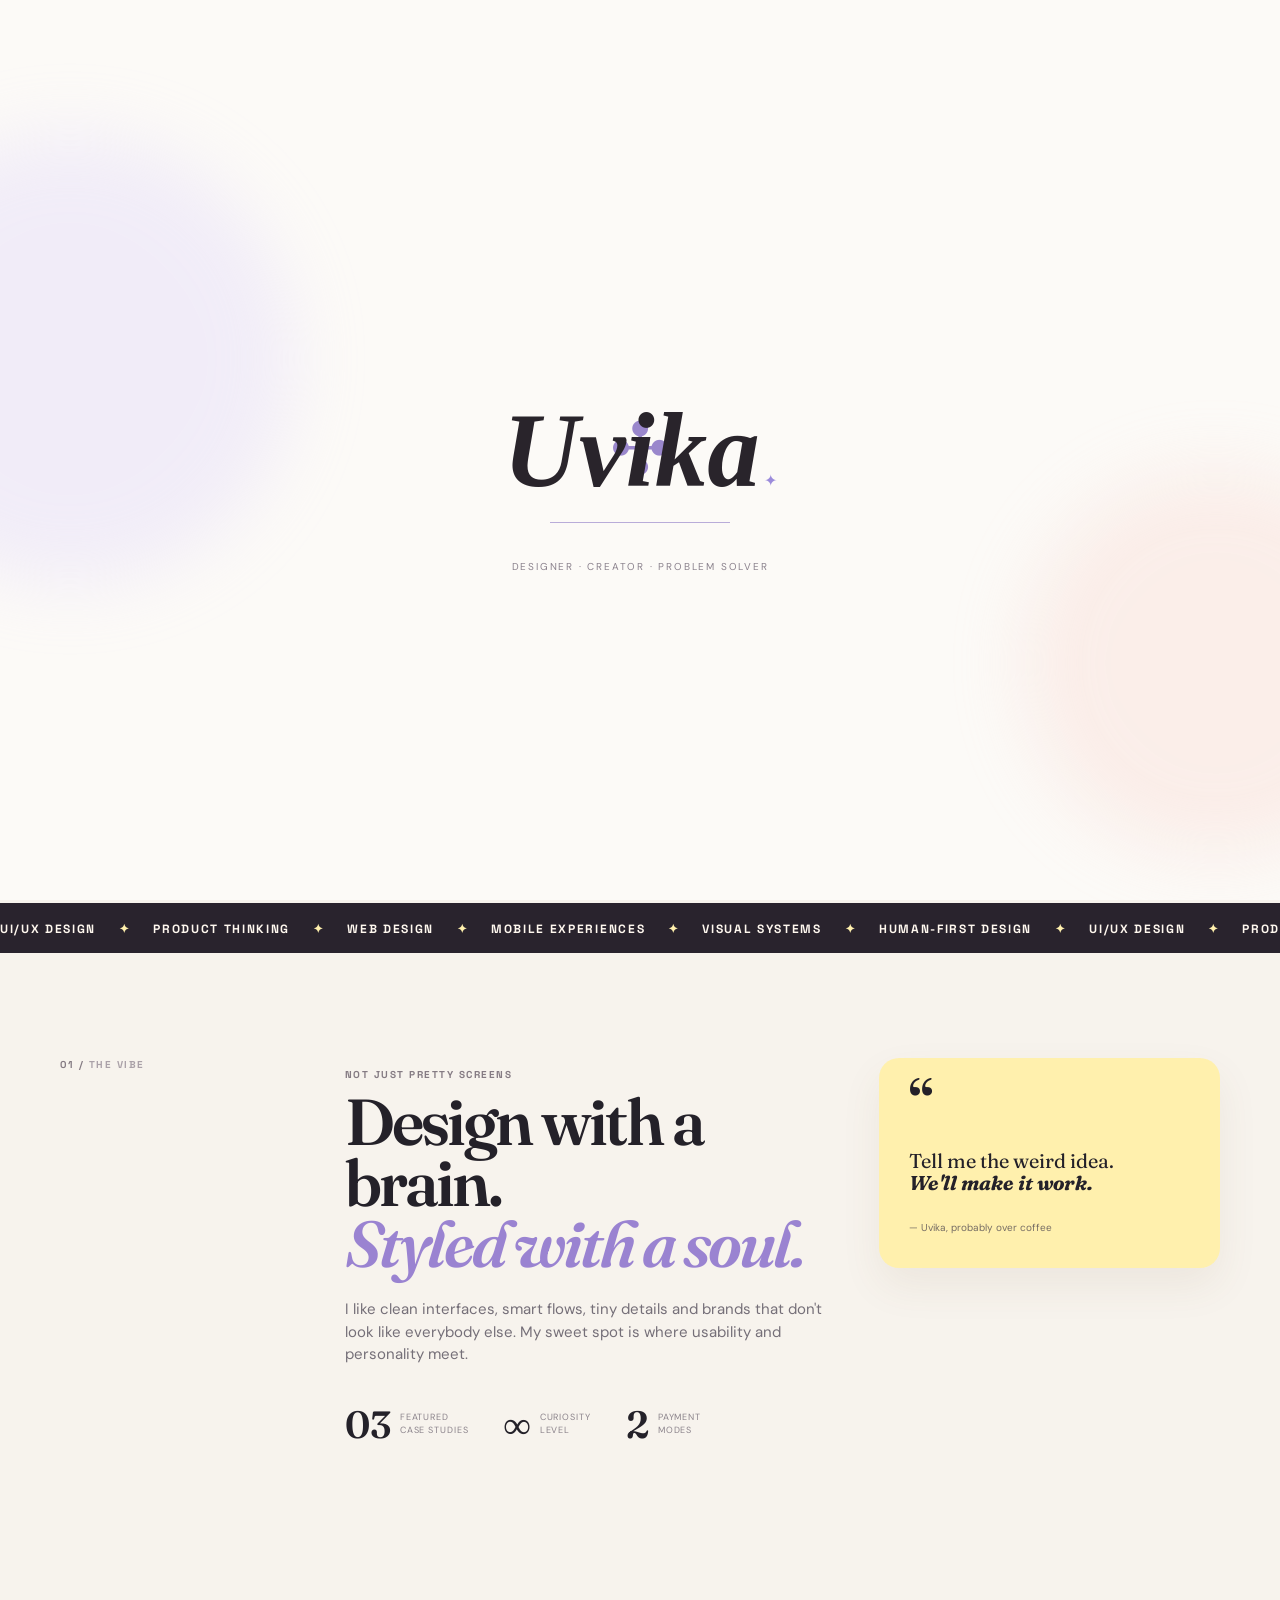
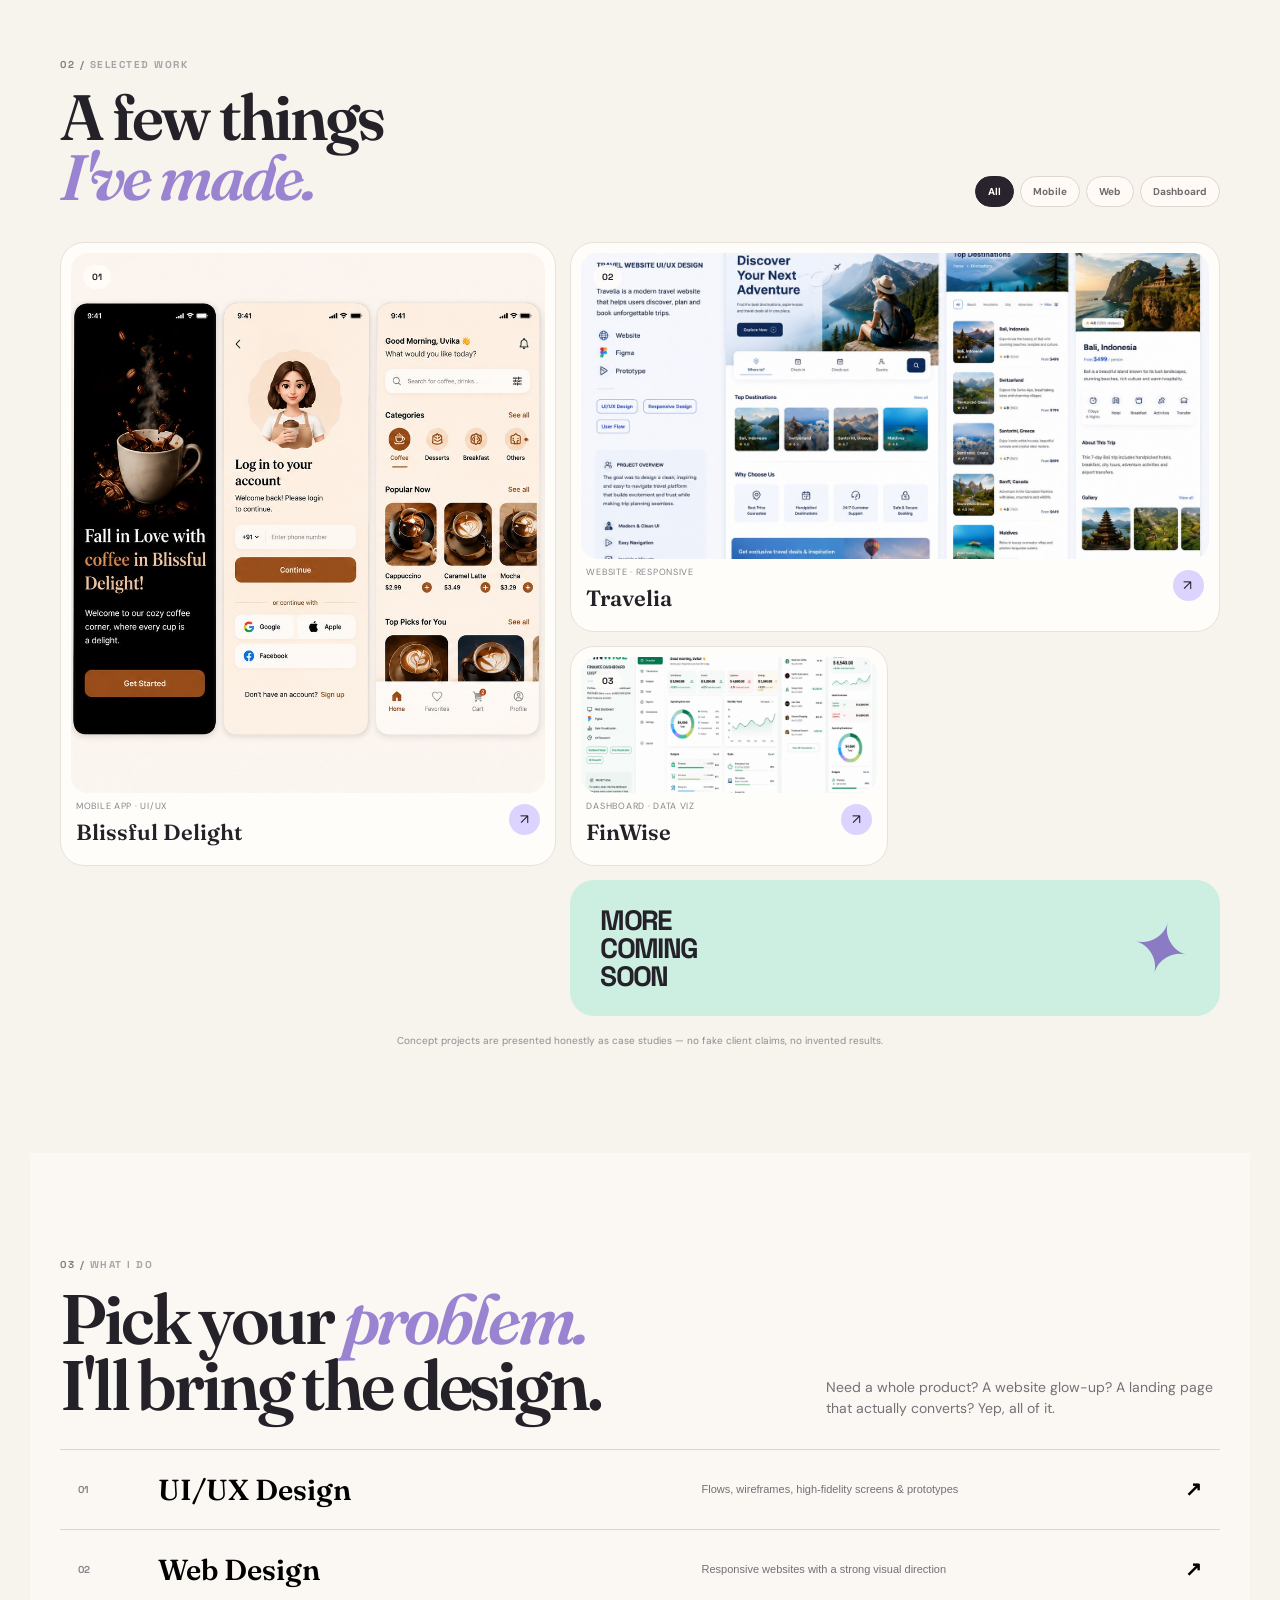
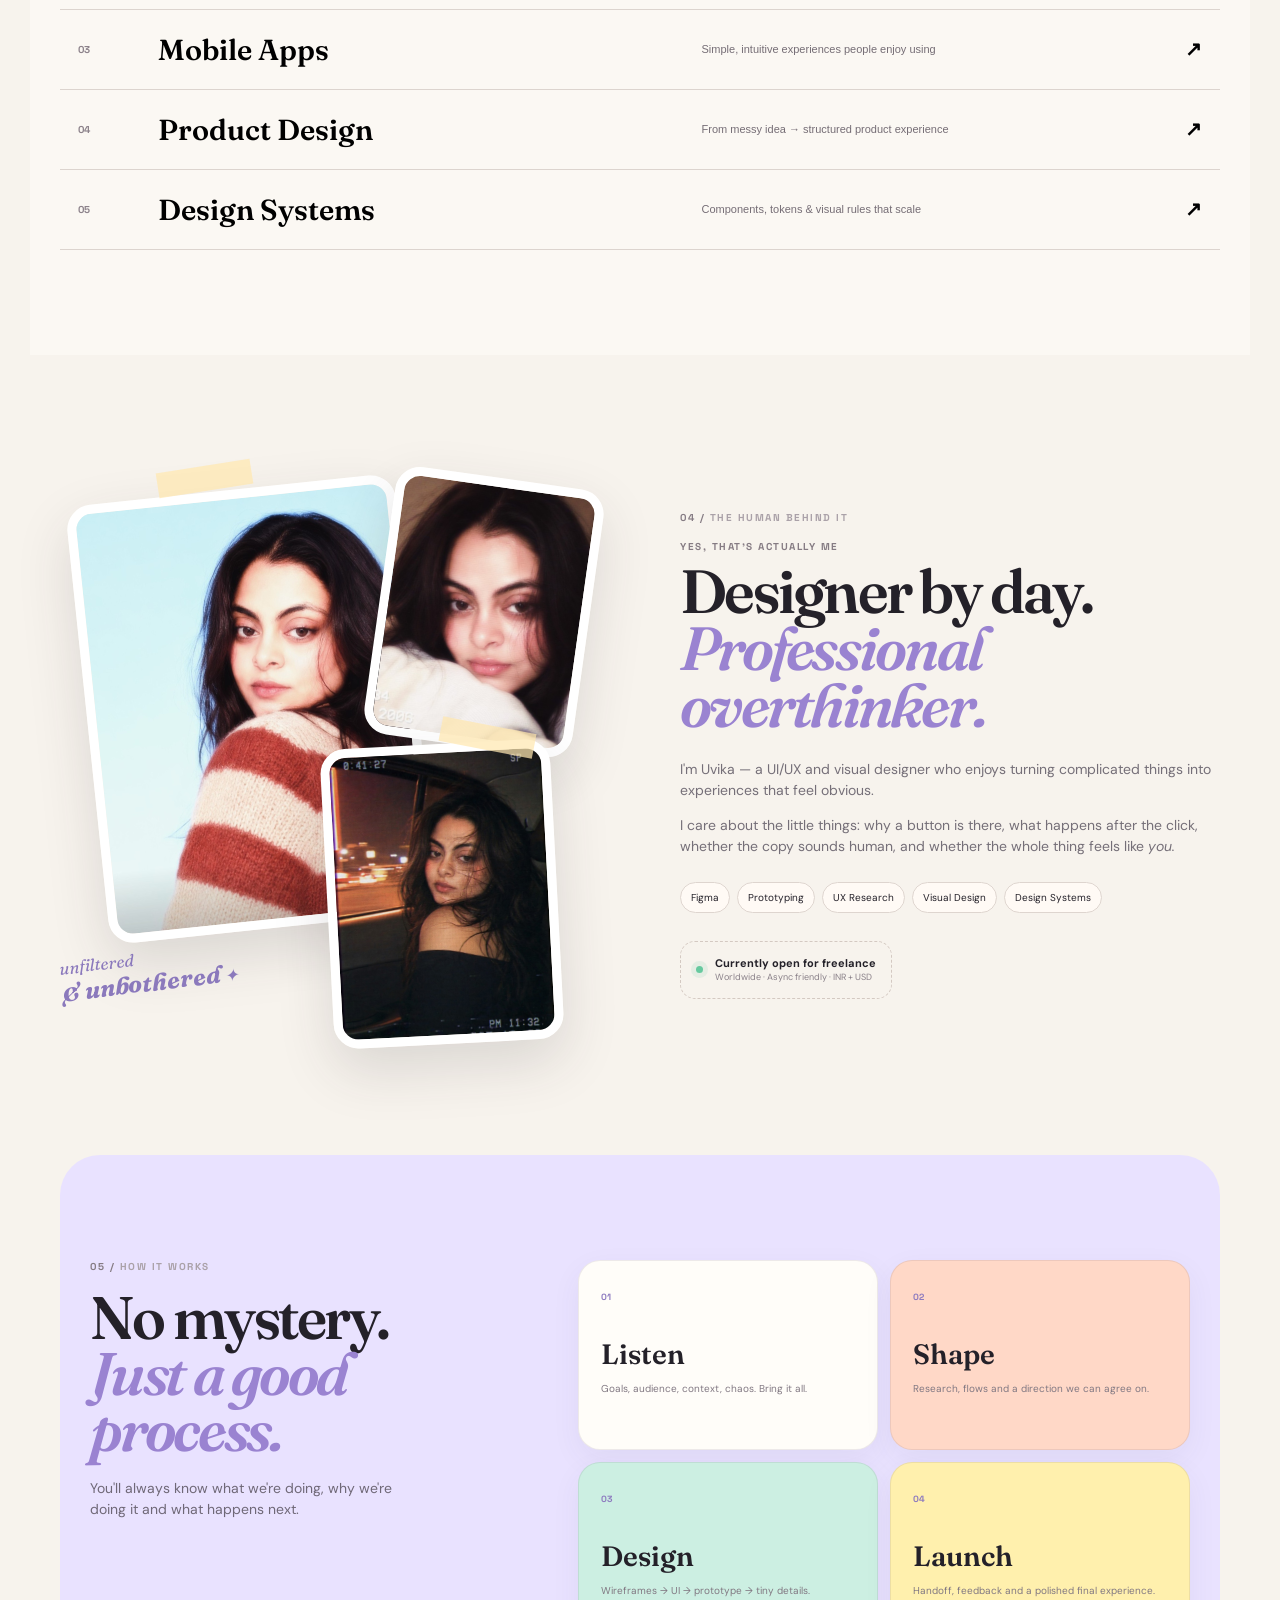
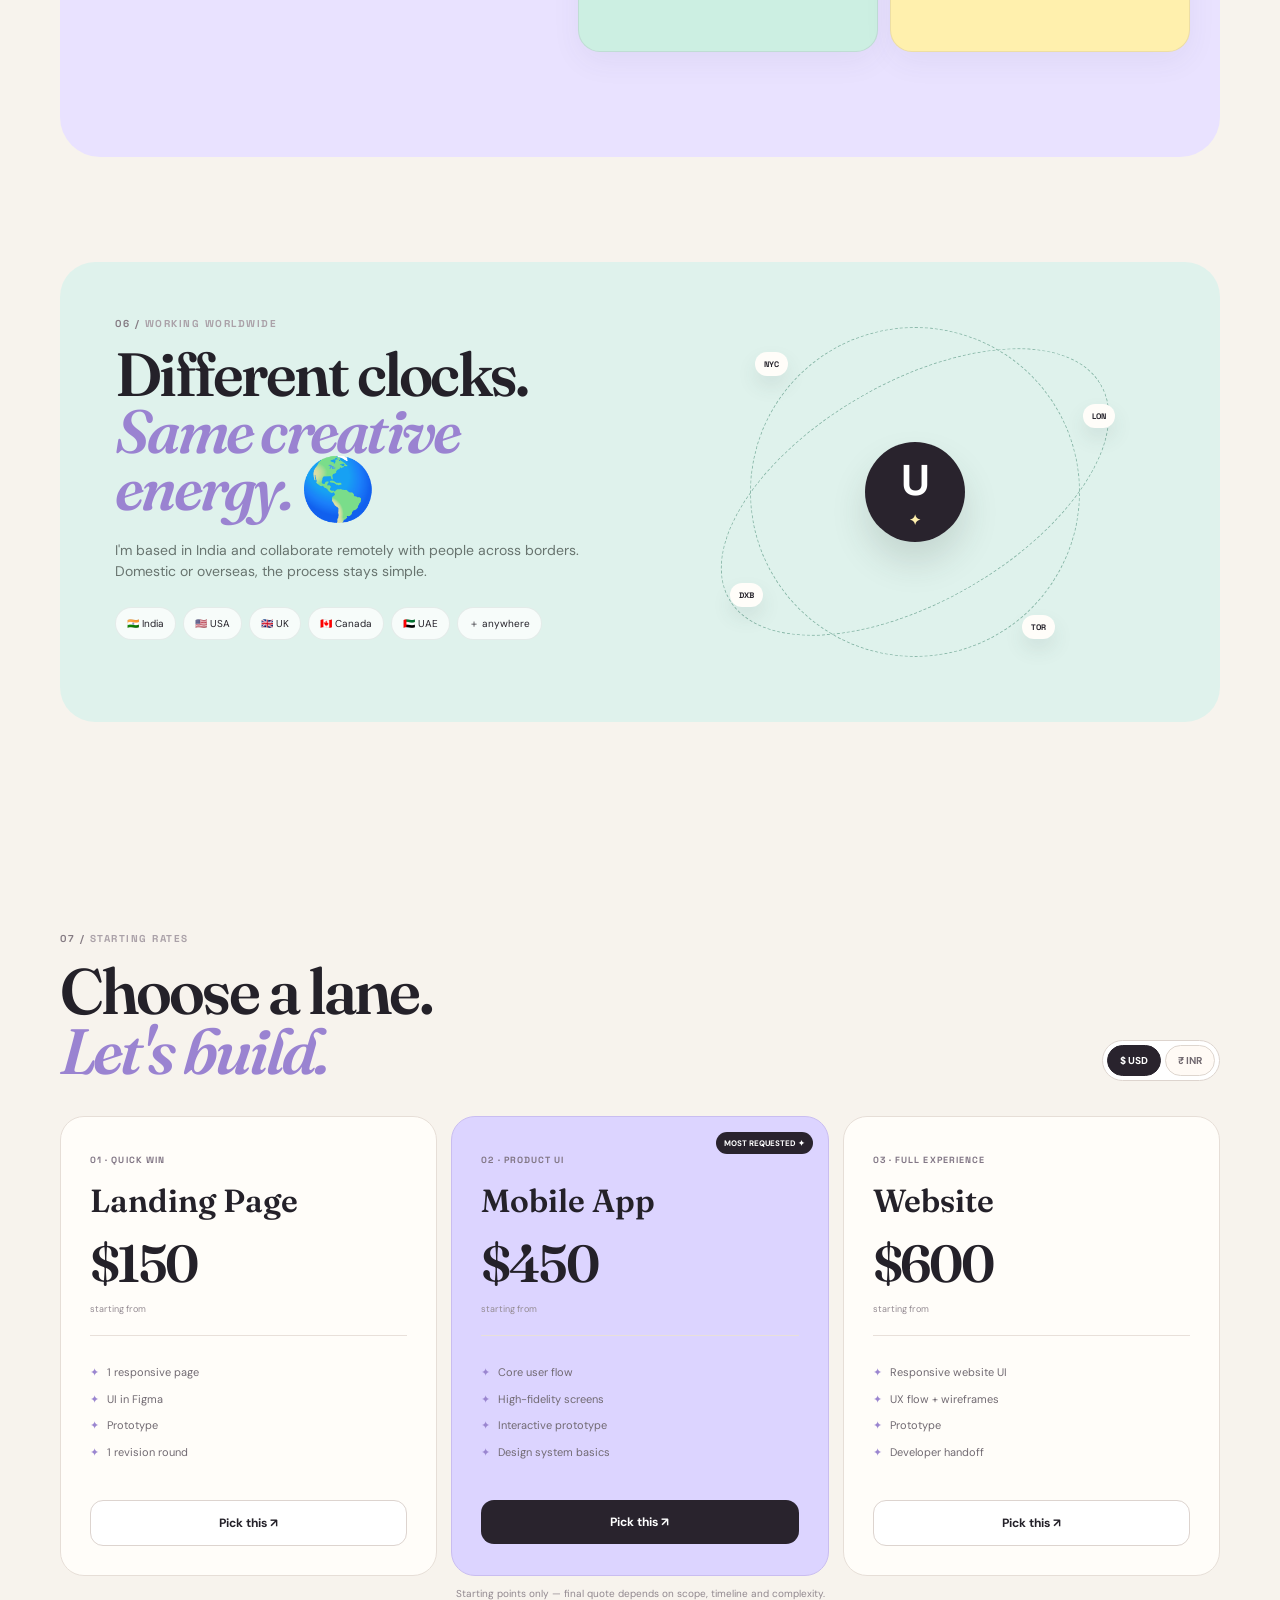
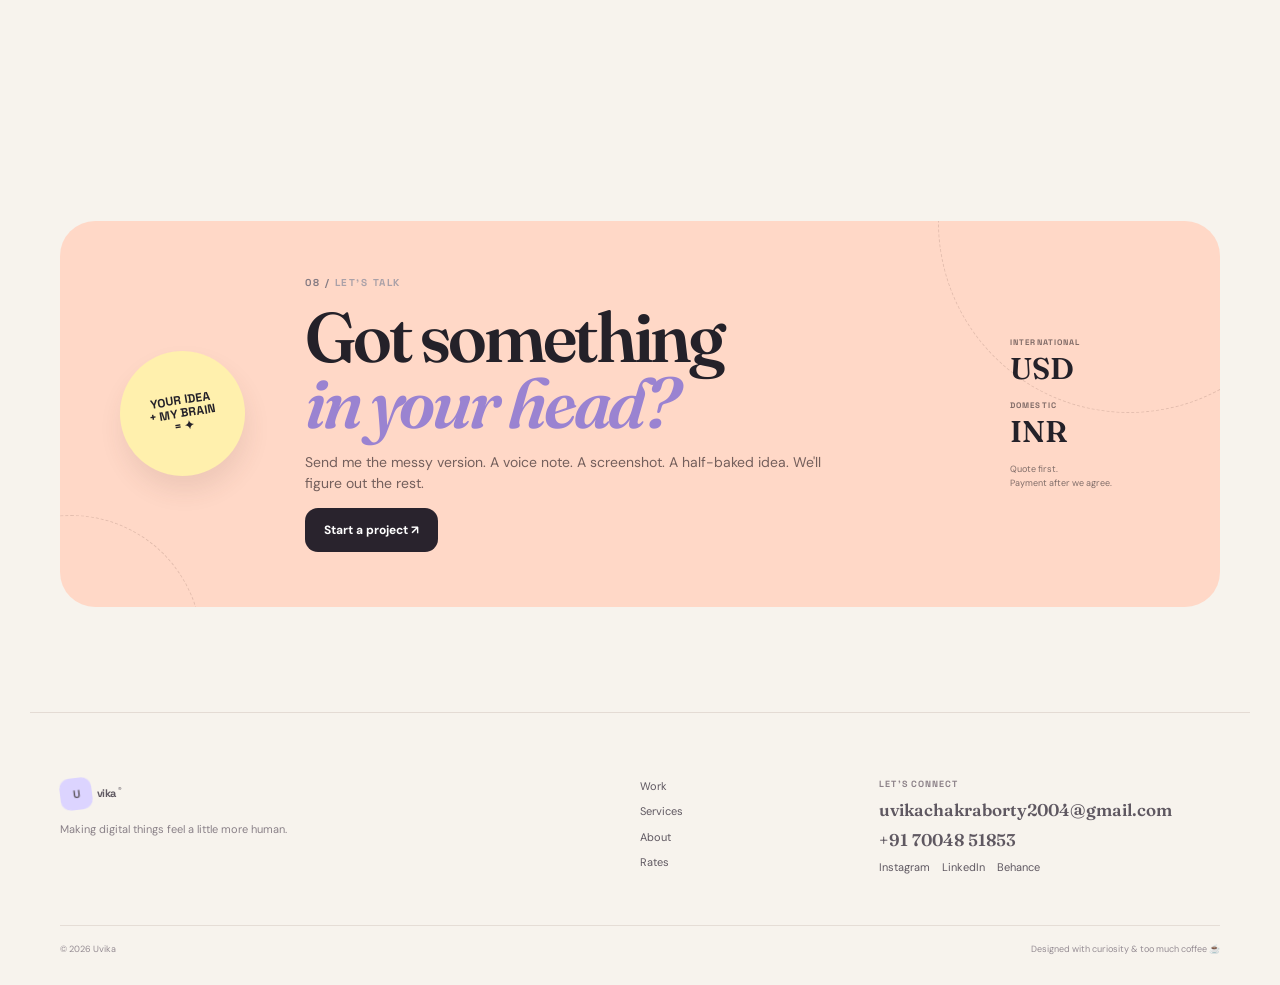
==== index.html @ 750ec813 "Add files via upload" ====
<!DOCTYPE html>
<html lang="en">
<head>
  <meta charset="UTF-8" />
  <meta name="viewport" content="width=device-width, initial-scale=1.0" />
  <meta name="description" content="Uvika — independent UI/UX, product and visual designer working worldwide." />
  <title>Uvika — Digital Designer</title>
  <link rel="preconnect" href="https://fonts.googleapis.com">
  <link rel="preconnect" href="https://fonts.gstatic.com" crossorigin>
  <link href="https://fonts.googleapis.com/css2?family=DM+Sans:wght@400;500;600;700&family=Fraunces:opsz,wght@9..144,500;600;700&family=Space+Grotesk:wght@500;600;700&display=swap" rel="stylesheet">
  
  <link rel="stylesheet" href="styles.css">
</head>
<body>
  <div class="intro-screen" id="introScreen" aria-hidden="true">
    <div class="intro-flower">✣</div>
    <div class="intro-word">Uvika<span>✦</span></div>
    <div class="intro-line"></div>
    <p>designer · creator · problem solver</p>
  </div>
  
  
  <div class="ambient" aria-hidden="true"><div class="ambient-mint"></div></div>
  <div class="floating-flower f1" aria-hidden="true">✣</div>
  <div class="floating-flower f2" aria-hidden="true">✣</div>
  <div class="floating-flower f3" aria-hidden="true">✣</div>
  <div class="cursor-spark" aria-hidden="true">✦</div>
  <div class="grain"></div>
  <div class="site-shell">
    <div class="topline"><span>AVAILABLE FOR FREELANCE</span><span class="spark">✦</span><span>INDIA ↔ WORLDWIDE</span><span class="top-pill">LET'S MAKE IT GOOD</span></div>

    <header class="nav-wrap">
      <a class="brand" href="#home"><span>U</span>vika<sup>®</sup></a>
      <nav class="nav" aria-label="Primary navigation">
        <a href="#work">Work</a><a href="#services">Services</a><a href="#about">About</a><a href="#pricing">Rates</a>
        <button class="nav-cta" data-open-inquiry>Hire me <span>↗</span></button>
      </nav>
      <button class="menu-btn" aria-label="Open navigation" aria-expanded="false"><i></i><i></i><i></i></button>
    </header>

    <main id="home">
      <section class="hero section">
        <div class="hero-left">
          <div class="mini-stamp">UI/UX <b>+</b> PRODUCT <b>+</b> WEB</div>
          <p class="eyebrow">HELLO, I'M UVIKA — NICE TO MEET YOU</p>
          <h1>Ideas are messy.<br><span>I make them <em>click.</em></span></h1>
          <p class="hero-copy">I design digital products, websites and interfaces that feel clear, human and a little bit unforgettable.</p>
          <div class="hero-buttons"><a class="btn btn-dark" href="#work">See the work <span>↓</span></a><button class="btn btn-soft" data-open-inquiry>Start a project <span>↗</span></button></div>
          <div class="hero-meta"><span><b class="live-dot"></b>Taking new projects</span><span>⌁ Remote-friendly</span><span>✦ USD + INR</span></div>
        </div>
        <div class="hero-right">
          <div class="orbit orbit-a"></div><div class="orbit orbit-b"></div>
          <div class="shape shape-star">✦</div><div class="shape shape-heart">♡</div><div class="shape shape-dot"></div>
          <div class="portrait-wrap"><div class="portrait-card"><img src="[data-uri]" alt="Uvika in a black blazer" /></div><div class="portrait-label">designer<br><strong>at work.</strong></div></div>
          <div class="floating-note note-one"><span>01</span><strong>Think</strong><small>before pixels</small></div>
          <div class="floating-note note-two"><span>02</span><strong>Make</strong><small>it feel easy</small></div>
        </div>
      </section>

      <section class="ticker" aria-label="Capabilities"><div class="ticker-track">UI/UX DESIGN <b>✦</b> PRODUCT THINKING <b>✦</b> WEB DESIGN <b>✦</b> MOBILE EXPERIENCES <b>✦</b> VISUAL SYSTEMS <b>✦</b> HUMAN-FIRST DESIGN <b>✦</b> UI/UX DESIGN <b>✦</b> PRODUCT THINKING <b>✦</b></div></section>

      <section class="section intro-grid">
        <div class="section-number">01 / <span>THE VIBE</span></div>
        <div class="intro-main"><p class="eyebrow">NOT JUST PRETTY SCREENS</p><h2>Design with a brain.<br><em>Styled with a soul.</em></h2><p>I like clean interfaces, smart flows, tiny details and brands that don't look like everybody else. My sweet spot is where usability and personality meet.</p><div class="micro-stats"><div><strong>03</strong><span>featured<br>case studies</span></div><div><strong>∞</strong><span>curiosity<br>level</span></div><div><strong>2</strong><span>payment<br>modes</span></div></div></div>
        <div class="quote-tile"><span>“</span><p>Tell me the weird idea.<br><strong>We'll make it work.</strong></p><small>— Uvika, probably over coffee</small></div>
      </section>

      <section class="section work" id="work">
        <div class="section-top"><div><div class="section-number">02 / <span>SELECTED WORK</span></div><h2>A few things<br><em>I've made.</em></h2></div><div class="filter-row"><button class="filter active" data-filter="all">All</button><button class="filter" data-filter="app">Mobile</button><button class="filter" data-filter="web">Web</button><button class="filter" data-filter="dashboard">Dashboard</button></div></div>
        <div class="bento-grid">
          <article class="work-card work-a" data-category="app"><div class="work-img"><img src="[data-uri]" alt="Blissful Delight coffee app" /><span class="corner-no">01</span></div><div class="work-info"><div><span>Mobile app · UI/UX</span><h3>Blissful Delight</h3></div><span class="arrow-chip">↗</span></div></article>
          <article class="work-card work-b" data-category="web"><div class="work-img"><img src="[data-uri]" alt="Travelia travel website" /><span class="corner-no">02</span></div><div class="work-info"><div><span>Website · Responsive</span><h3>Travelia</h3></div><span class="arrow-chip">↗</span></div></article>
          <article class="work-card work-c" data-category="dashboard"><div class="work-img"><img src="[data-uri]" alt="FinWise finance dashboard" /><span class="corner-no">03</span></div><div class="work-info"><div><span>Dashboard · Data viz</span><h3>FinWise</h3></div><span class="arrow-chip">↗</span></div></article>
          <div class="tiny-case"><span>MORE<br>COMING<br>SOON</span><i>✦</i></div>
        </div>
        <p class="honest-note">Concept projects are presented honestly as case studies — no fake client claims, no invented results.</p>
      </section>

      <section class="section services" id="services">
        <div class="section-number">03 / <span>WHAT I DO</span></div>
        <div class="service-heading"><h2>Pick your <em>problem.</em><br>I'll bring the design.</h2><p>Need a whole product? A website glow-up? A landing page that actually converts? Yep, all of it.</p></div>
        <div class="service-list">
          <button class="service-row lavender" data-service="UI/UX Design"><span class="service-num">01</span><span class="service-title">UI/UX Design</span><span class="service-desc">Flows, wireframes, high-fidelity screens & prototypes</span><b>↗</b></button>
          <button class="service-row peach" data-service="Web Design"><span class="service-num">02</span><span class="service-title">Web Design</span><span class="service-desc">Responsive websites with a strong visual direction</span><b>↗</b></button>
          <button class="service-row mint" data-service="Mobile App Design"><span class="service-num">03</span><span class="service-title">Mobile Apps</span><span class="service-desc">Simple, intuitive experiences people enjoy using</span><b>↗</b></button>
          <button class="service-row butter" data-service="Product Design"><span class="service-num">04</span><span class="service-title">Product Design</span><span class="service-desc">From messy idea → structured product experience</span><b>↗</b></button>
          <button class="service-row lilac" data-service="Design Systems"><span class="service-num">05</span><span class="service-title">Design Systems</span><span class="service-desc">Components, tokens & visual rules that scale</span><b>↗</b></button>
        </div>
      </section>

      <section class="section about" id="about">
        <div class="about-collage"><div class="about-photo photo-main"><img src="[data-uri]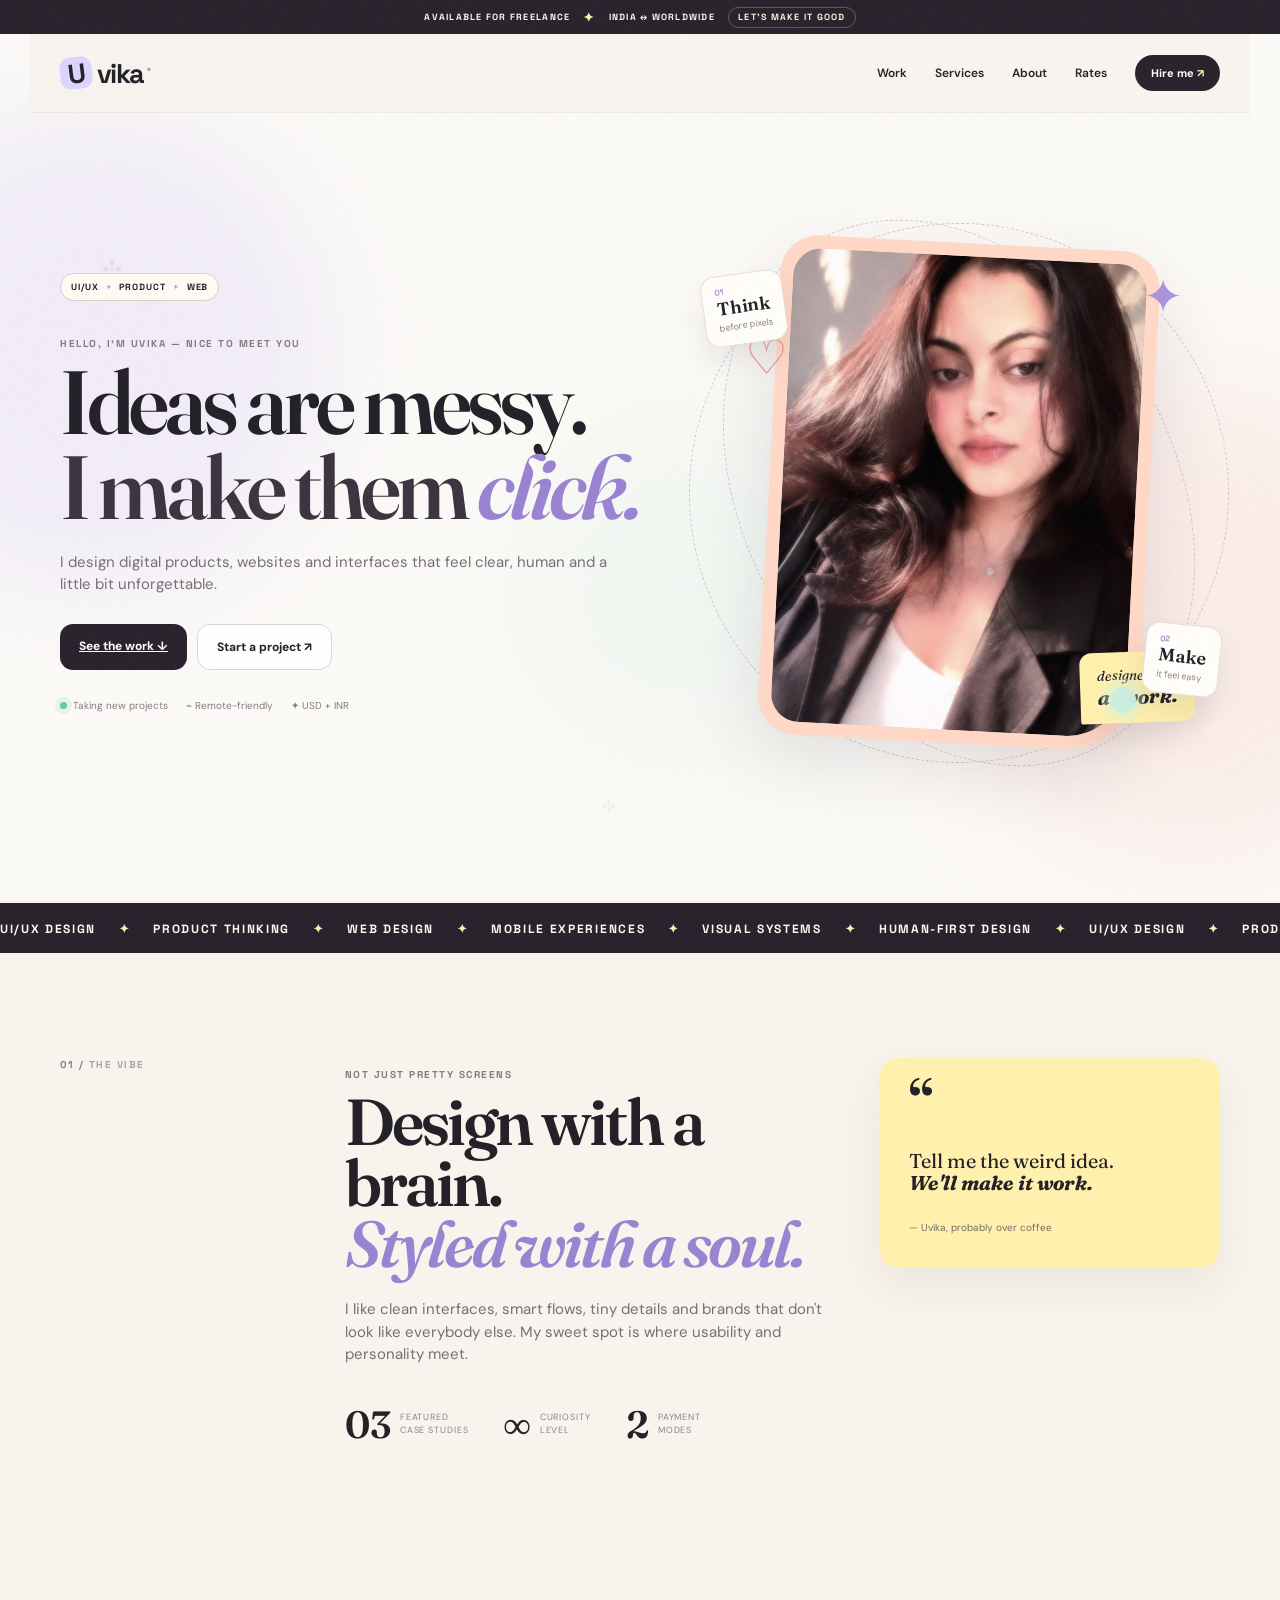
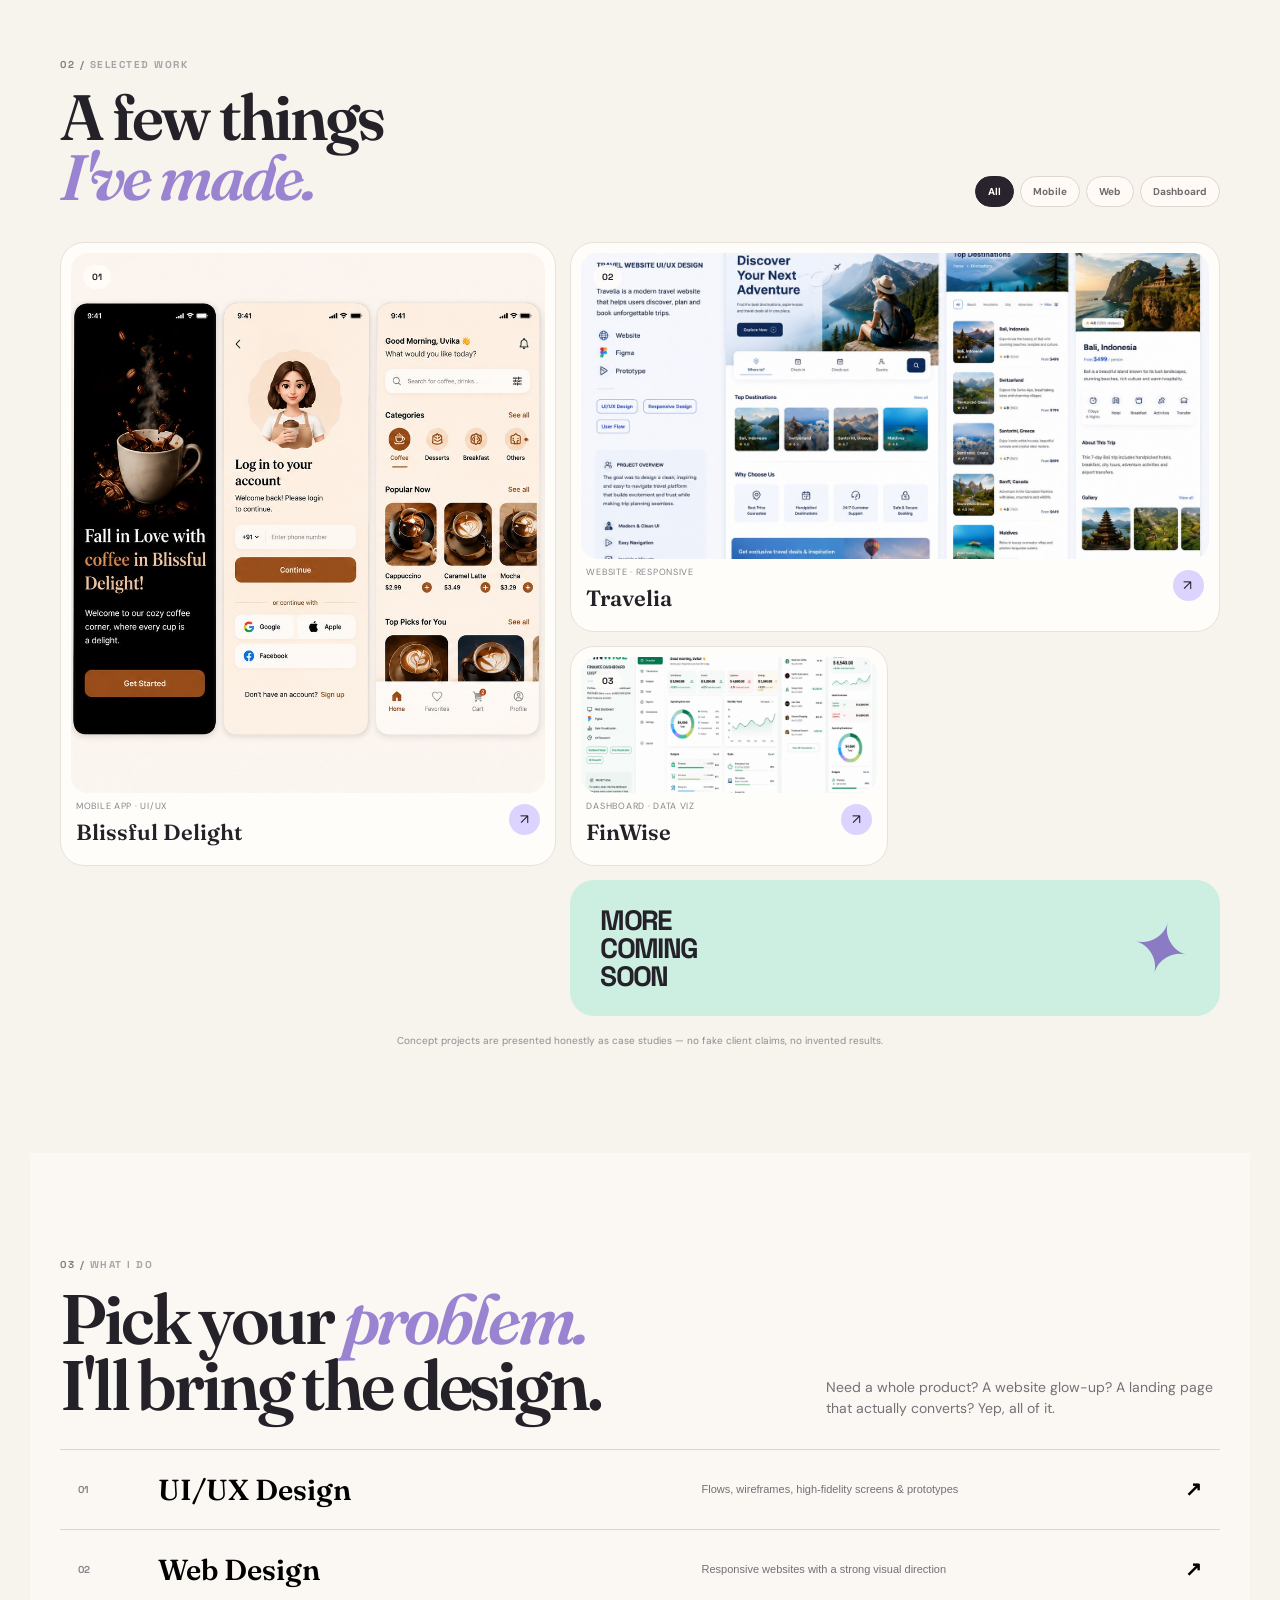
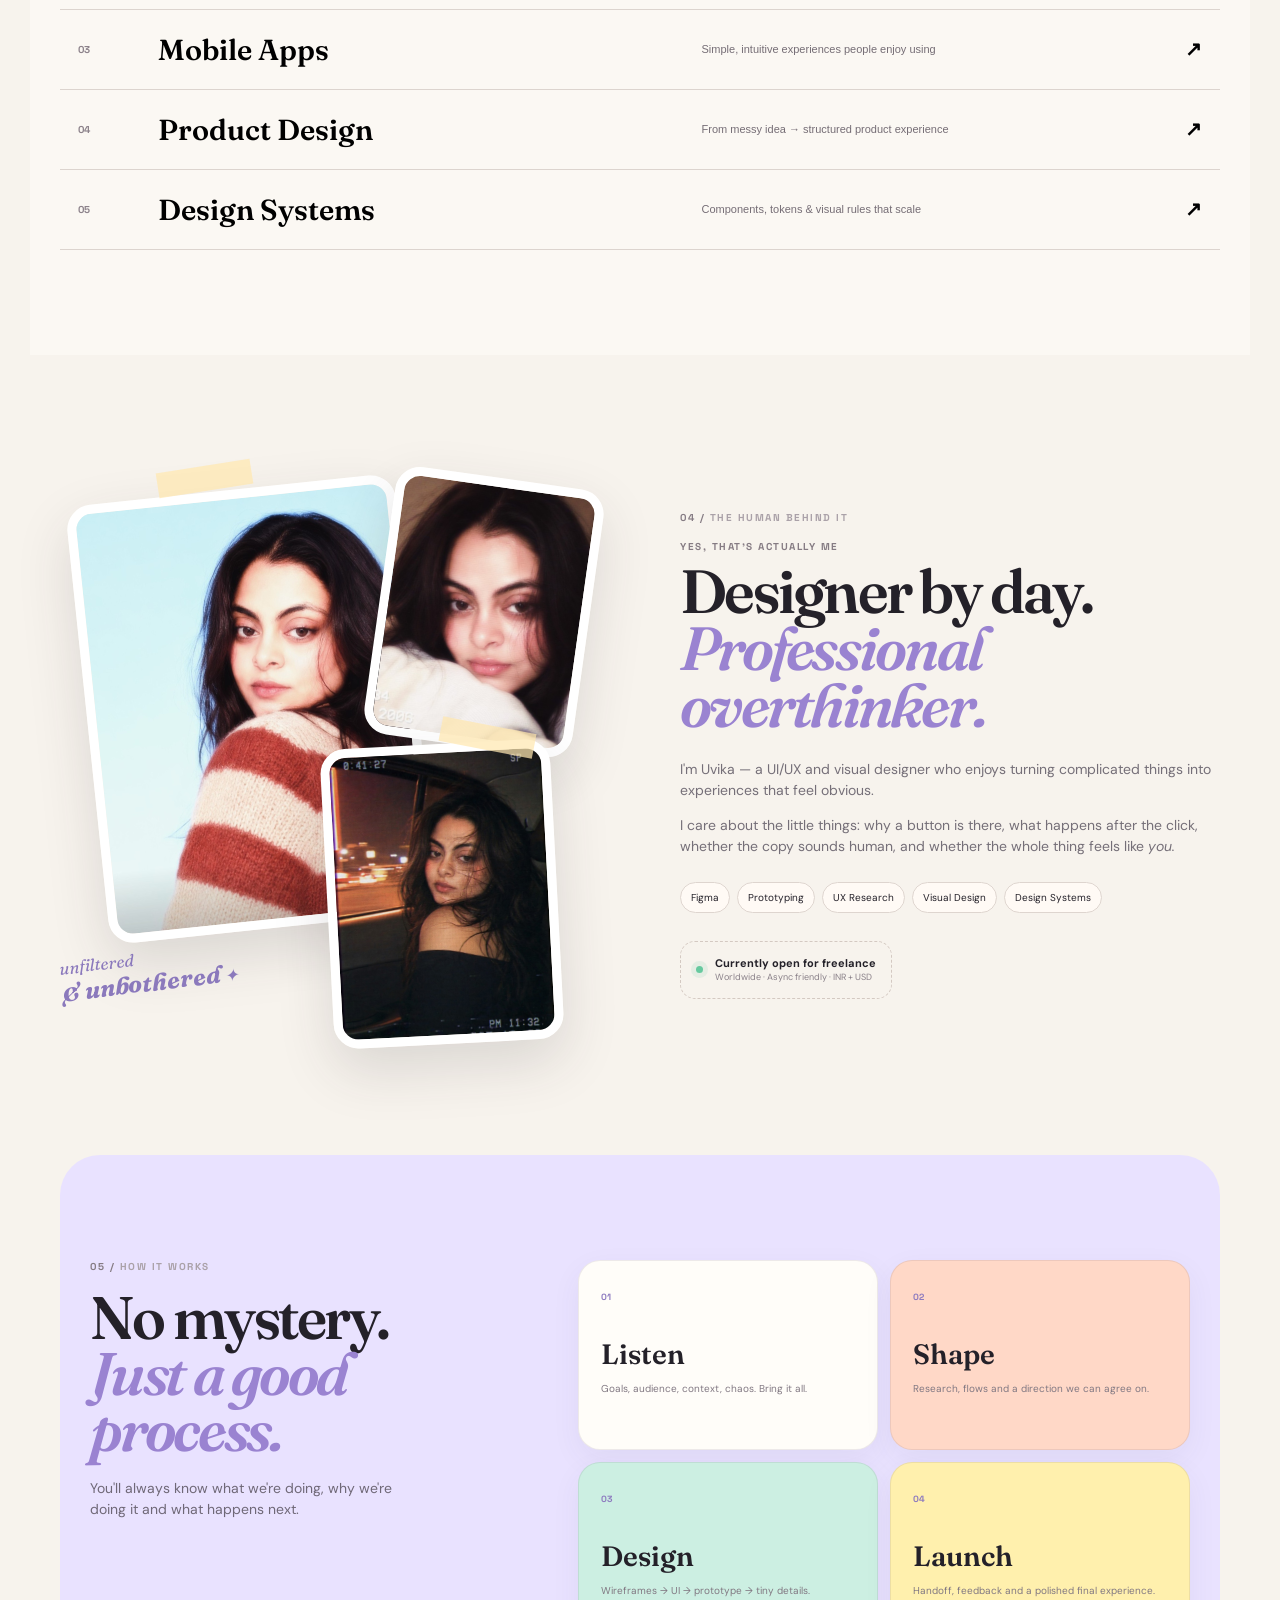
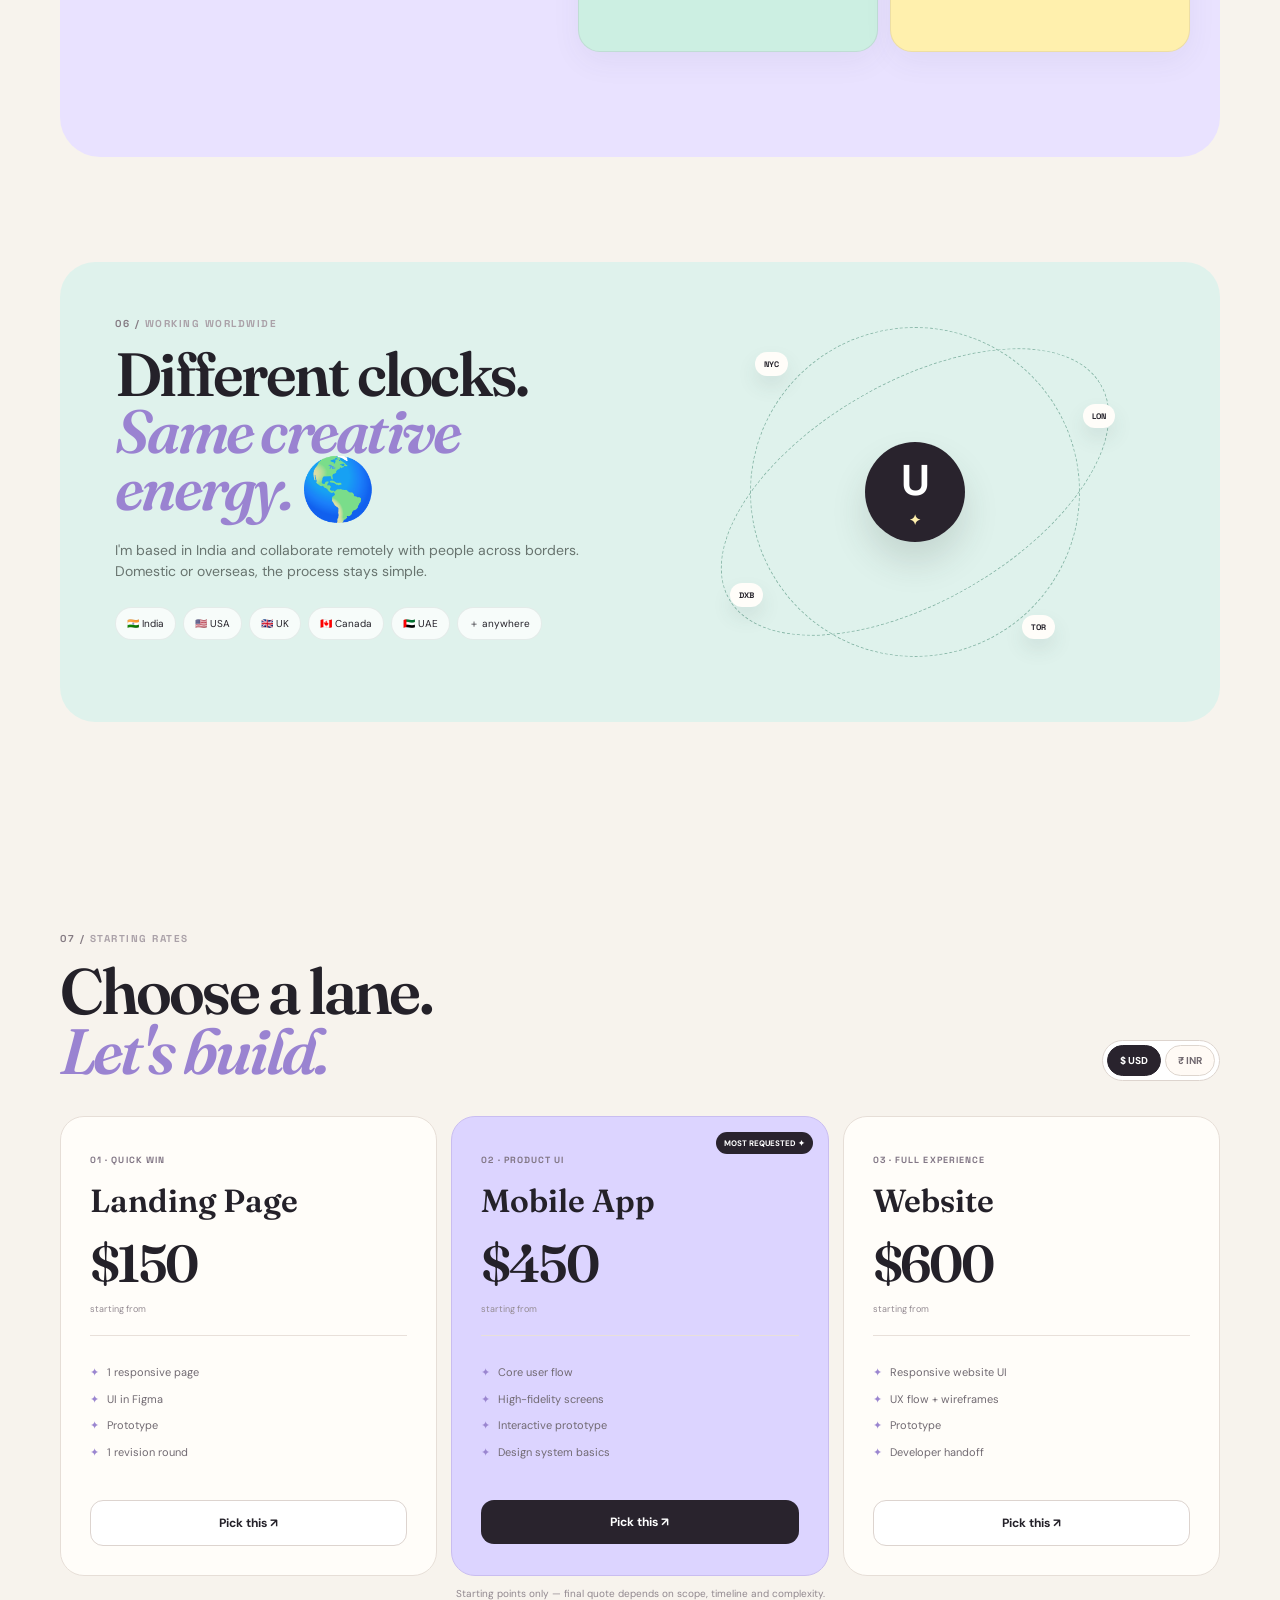
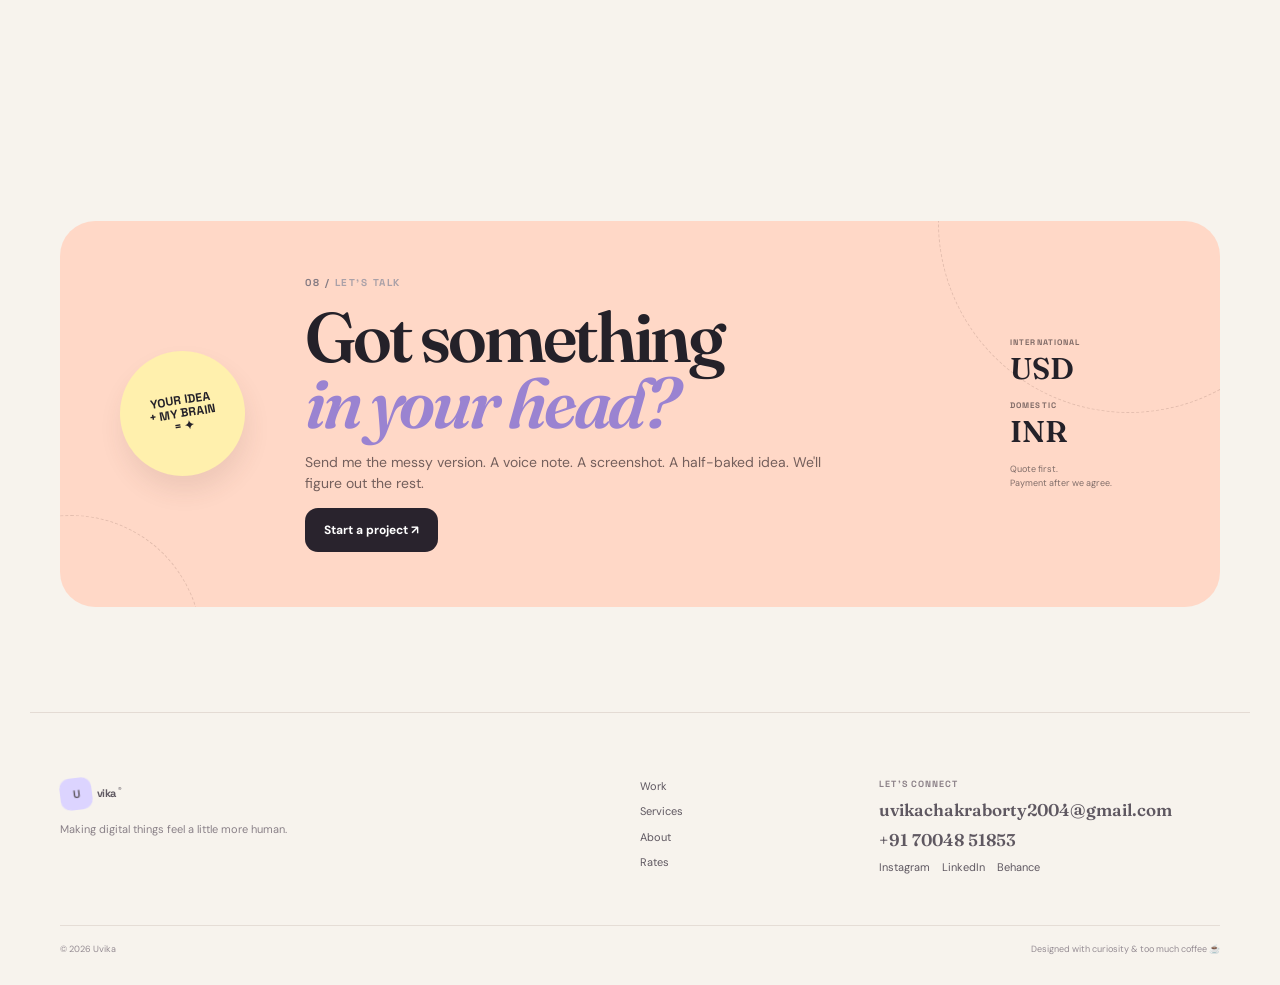
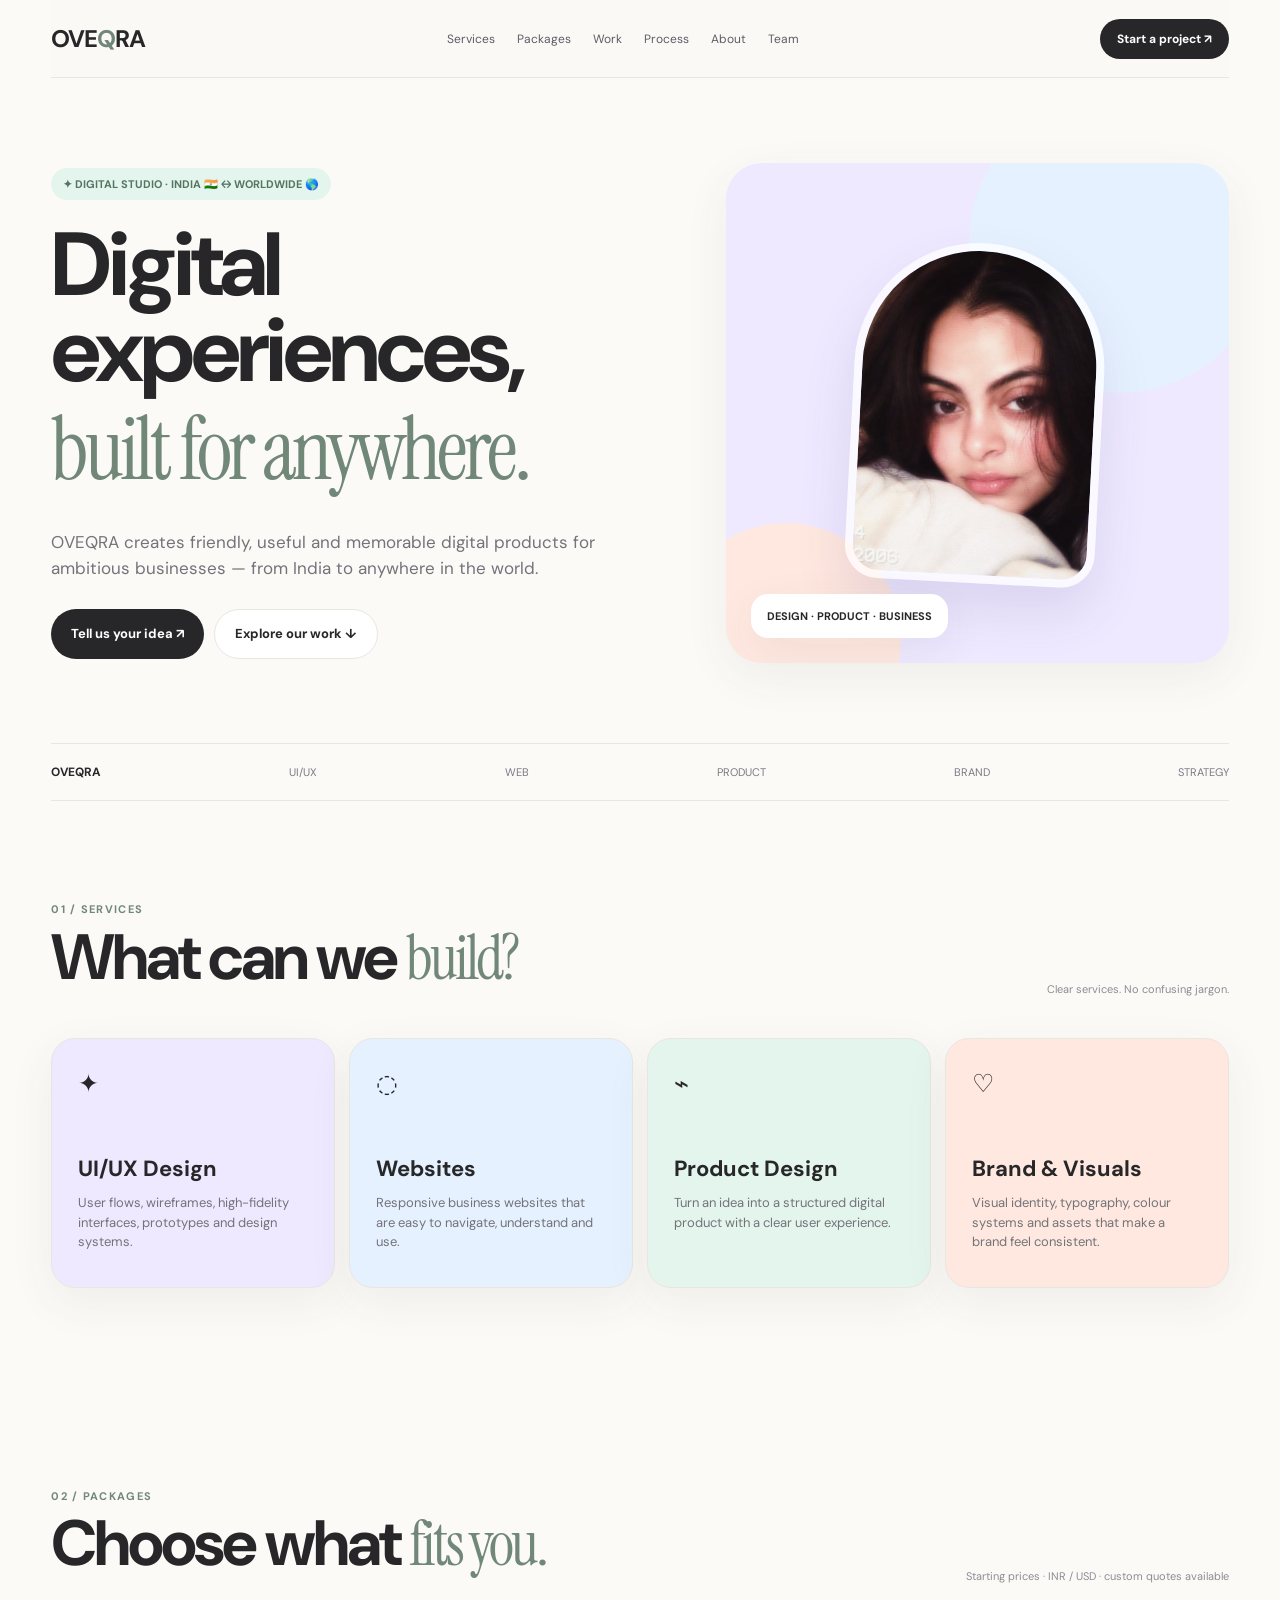
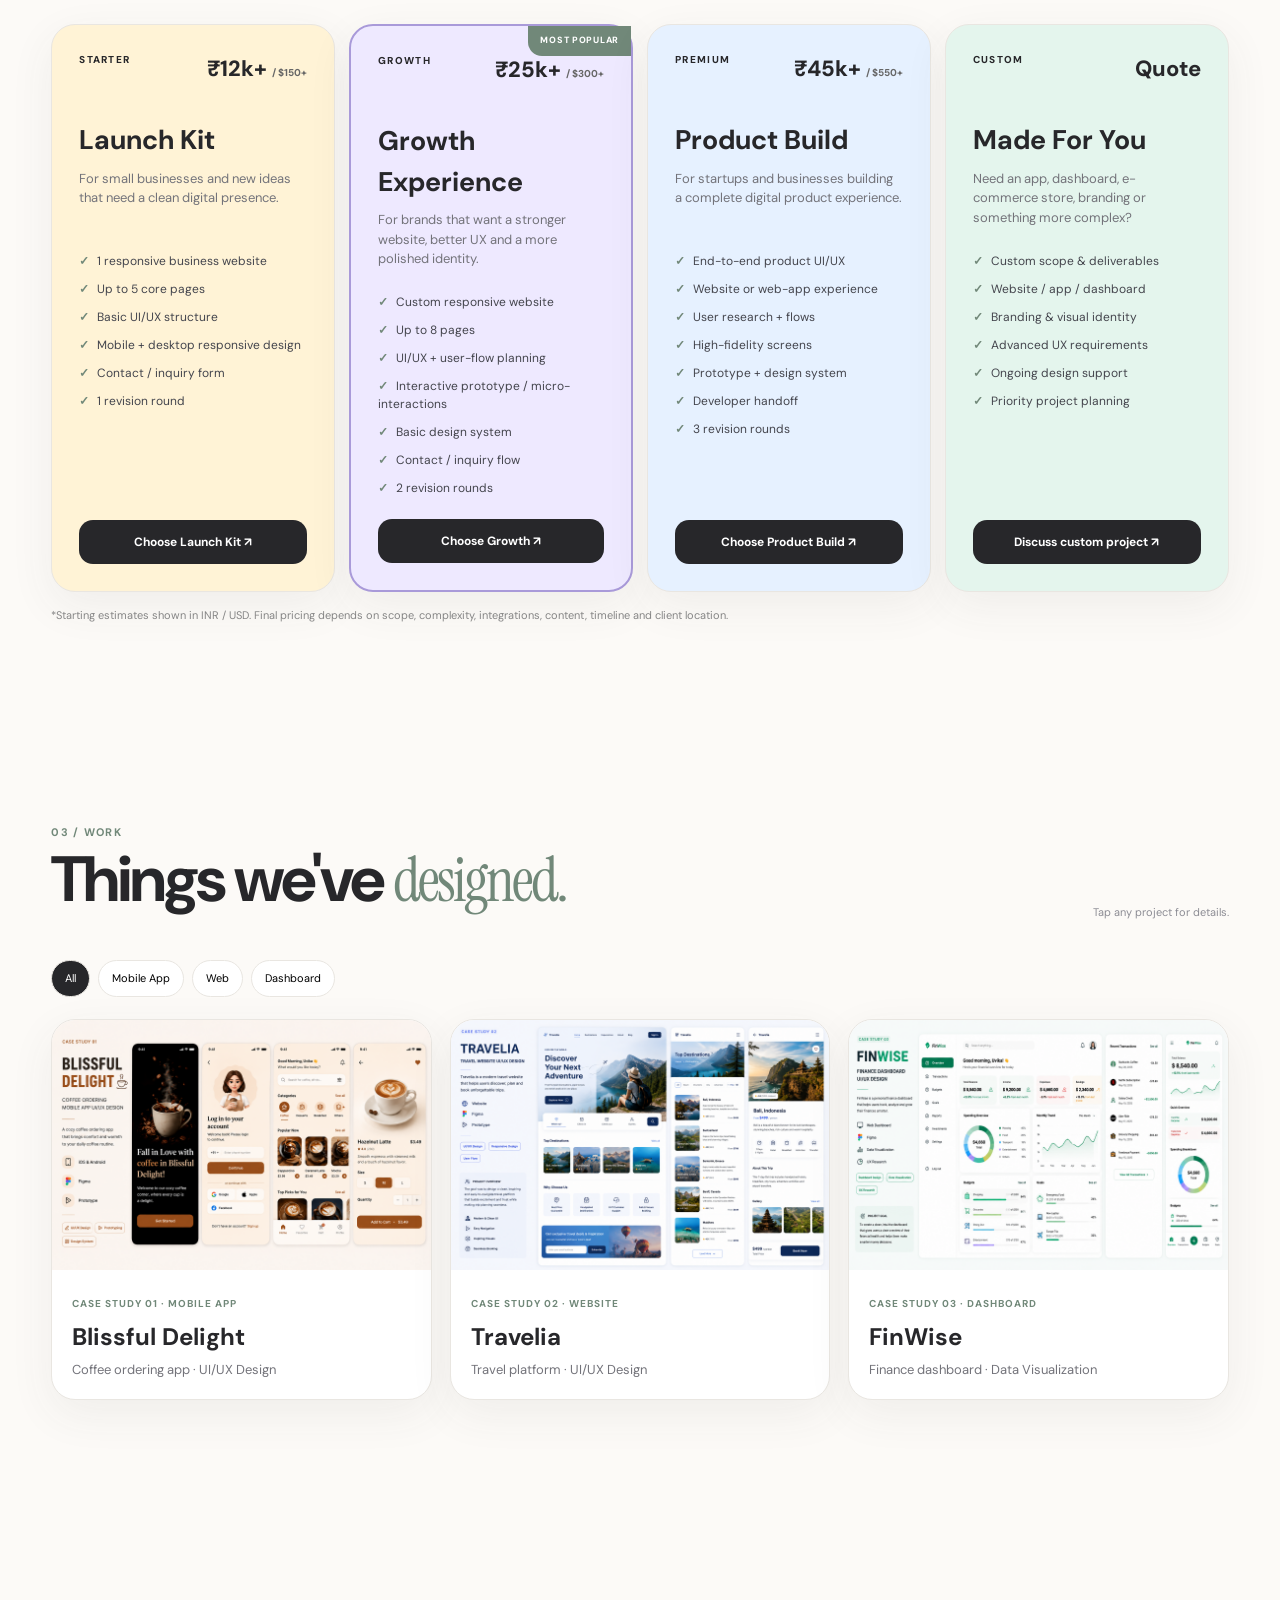
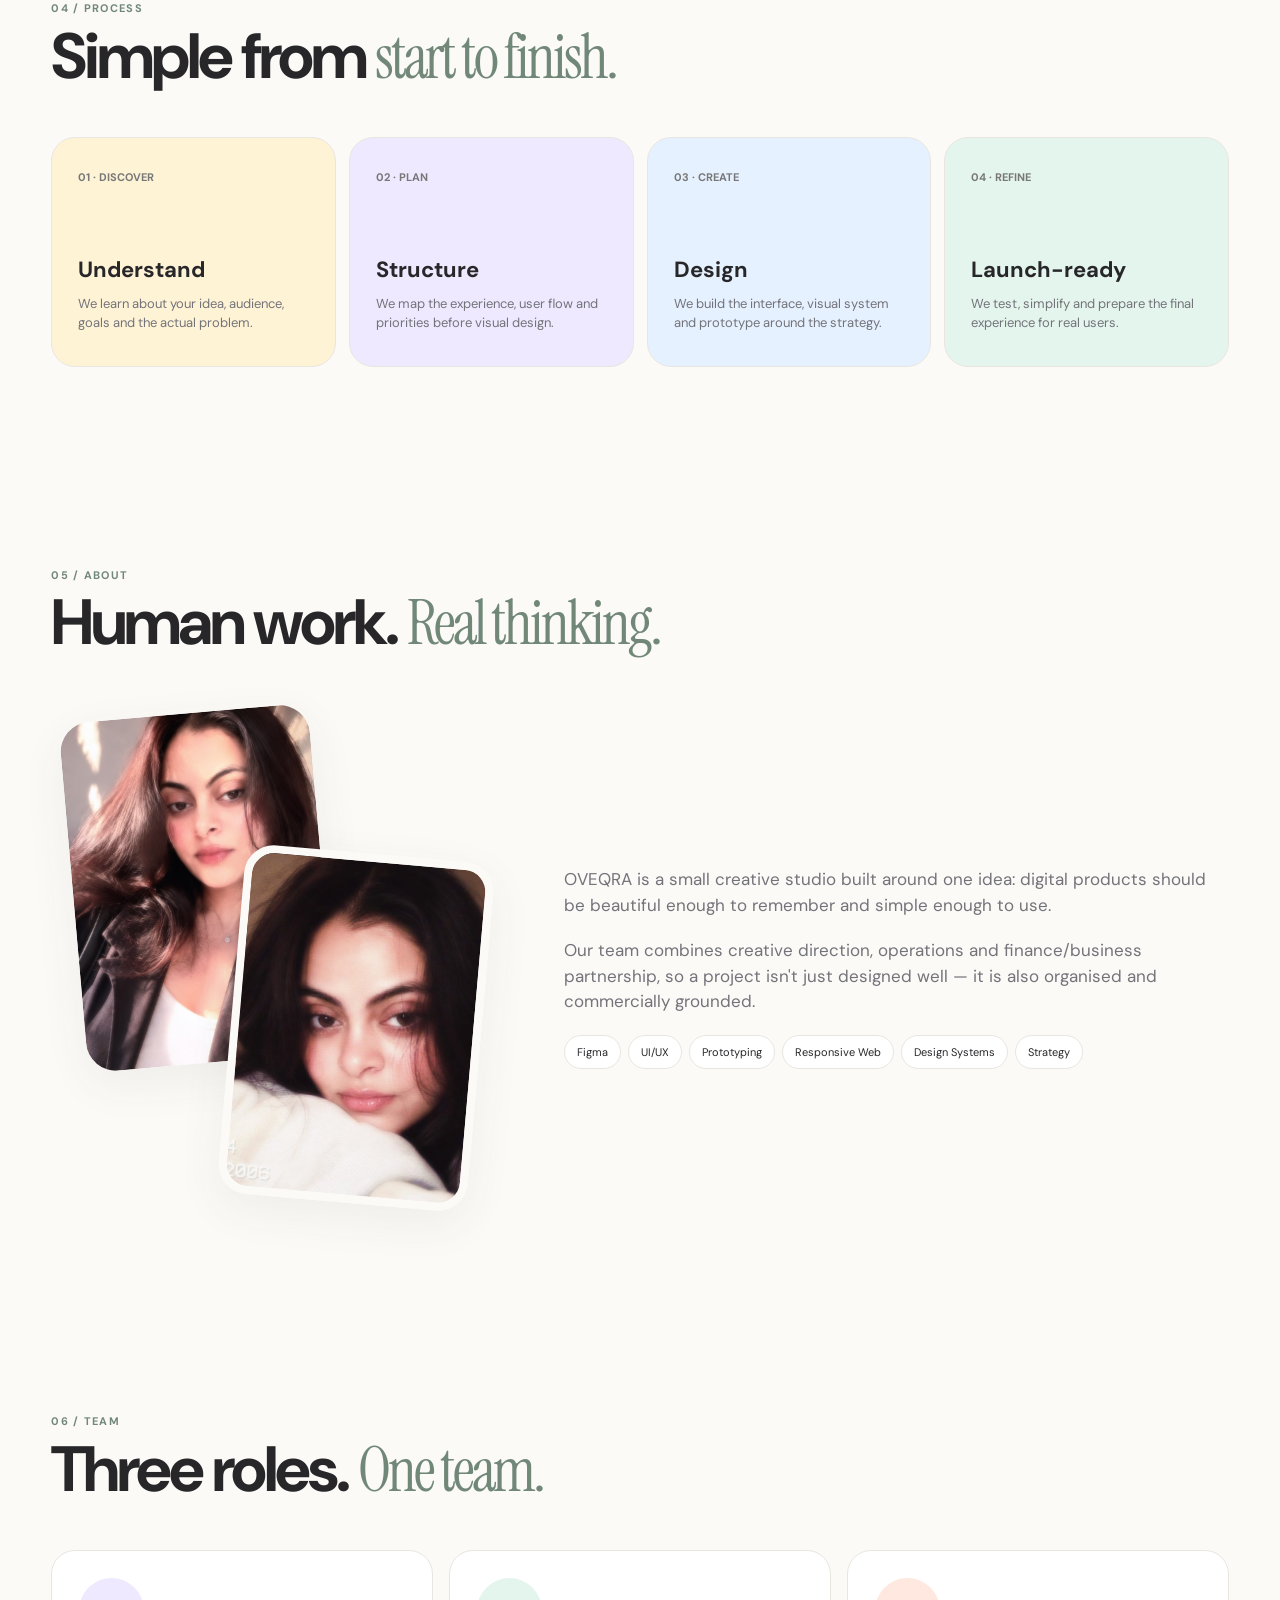
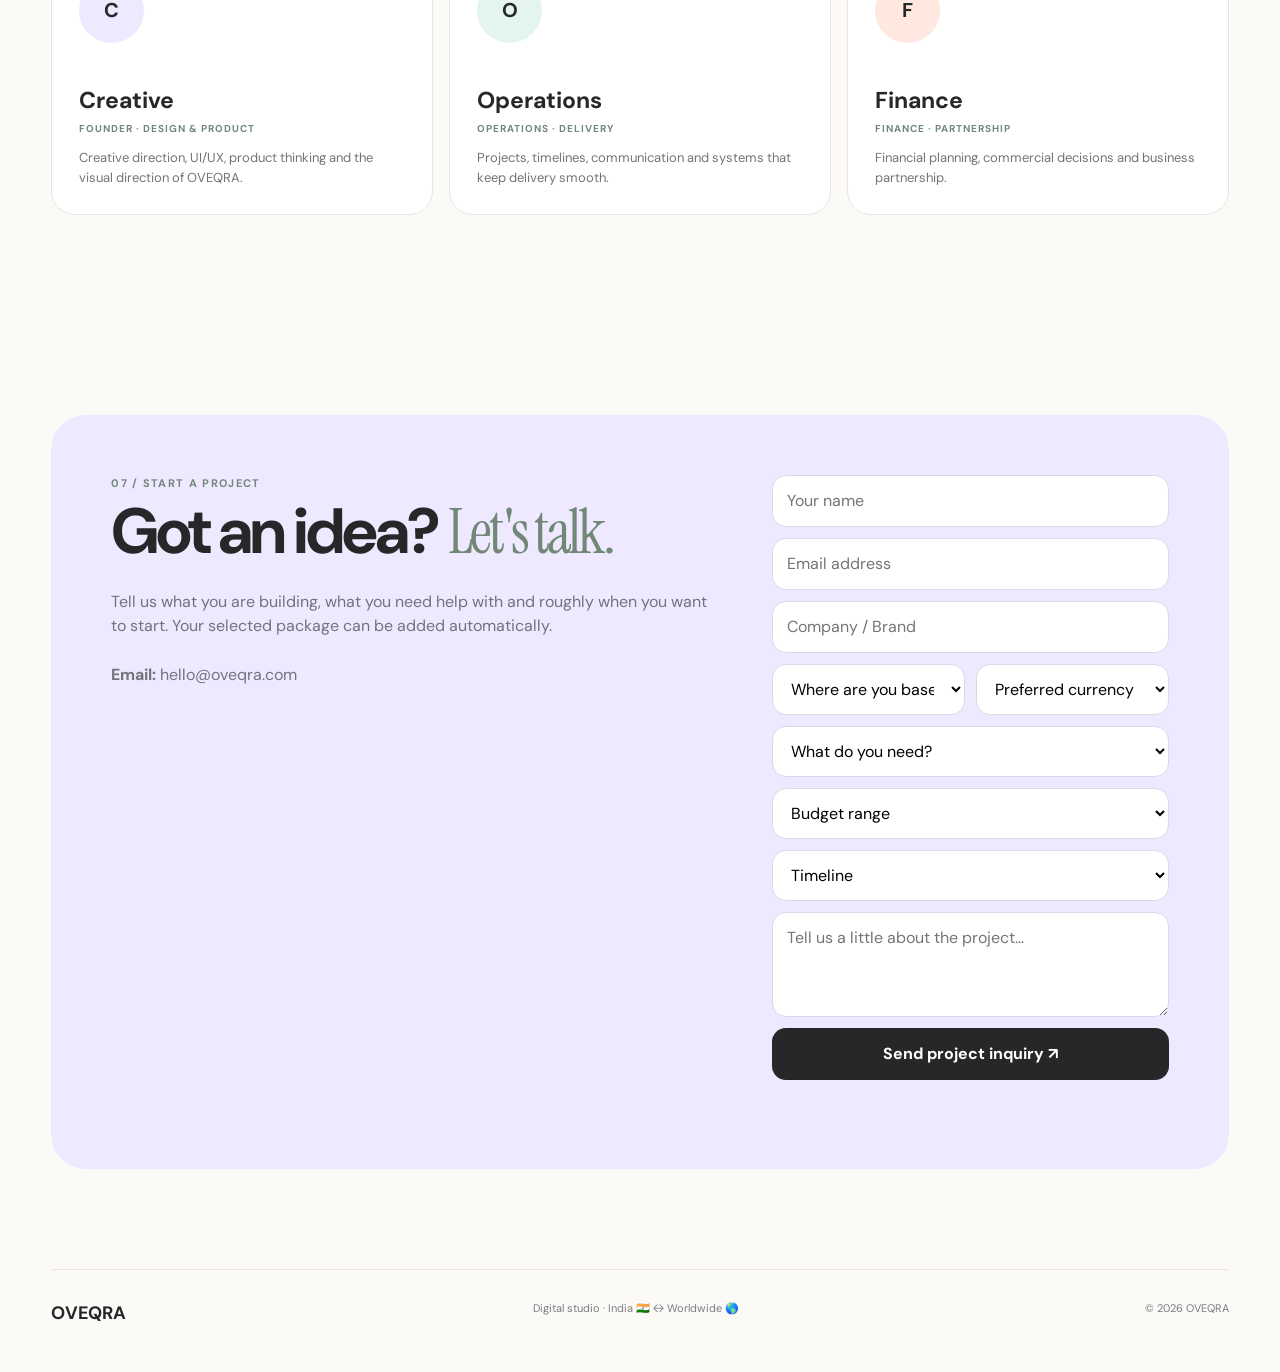
